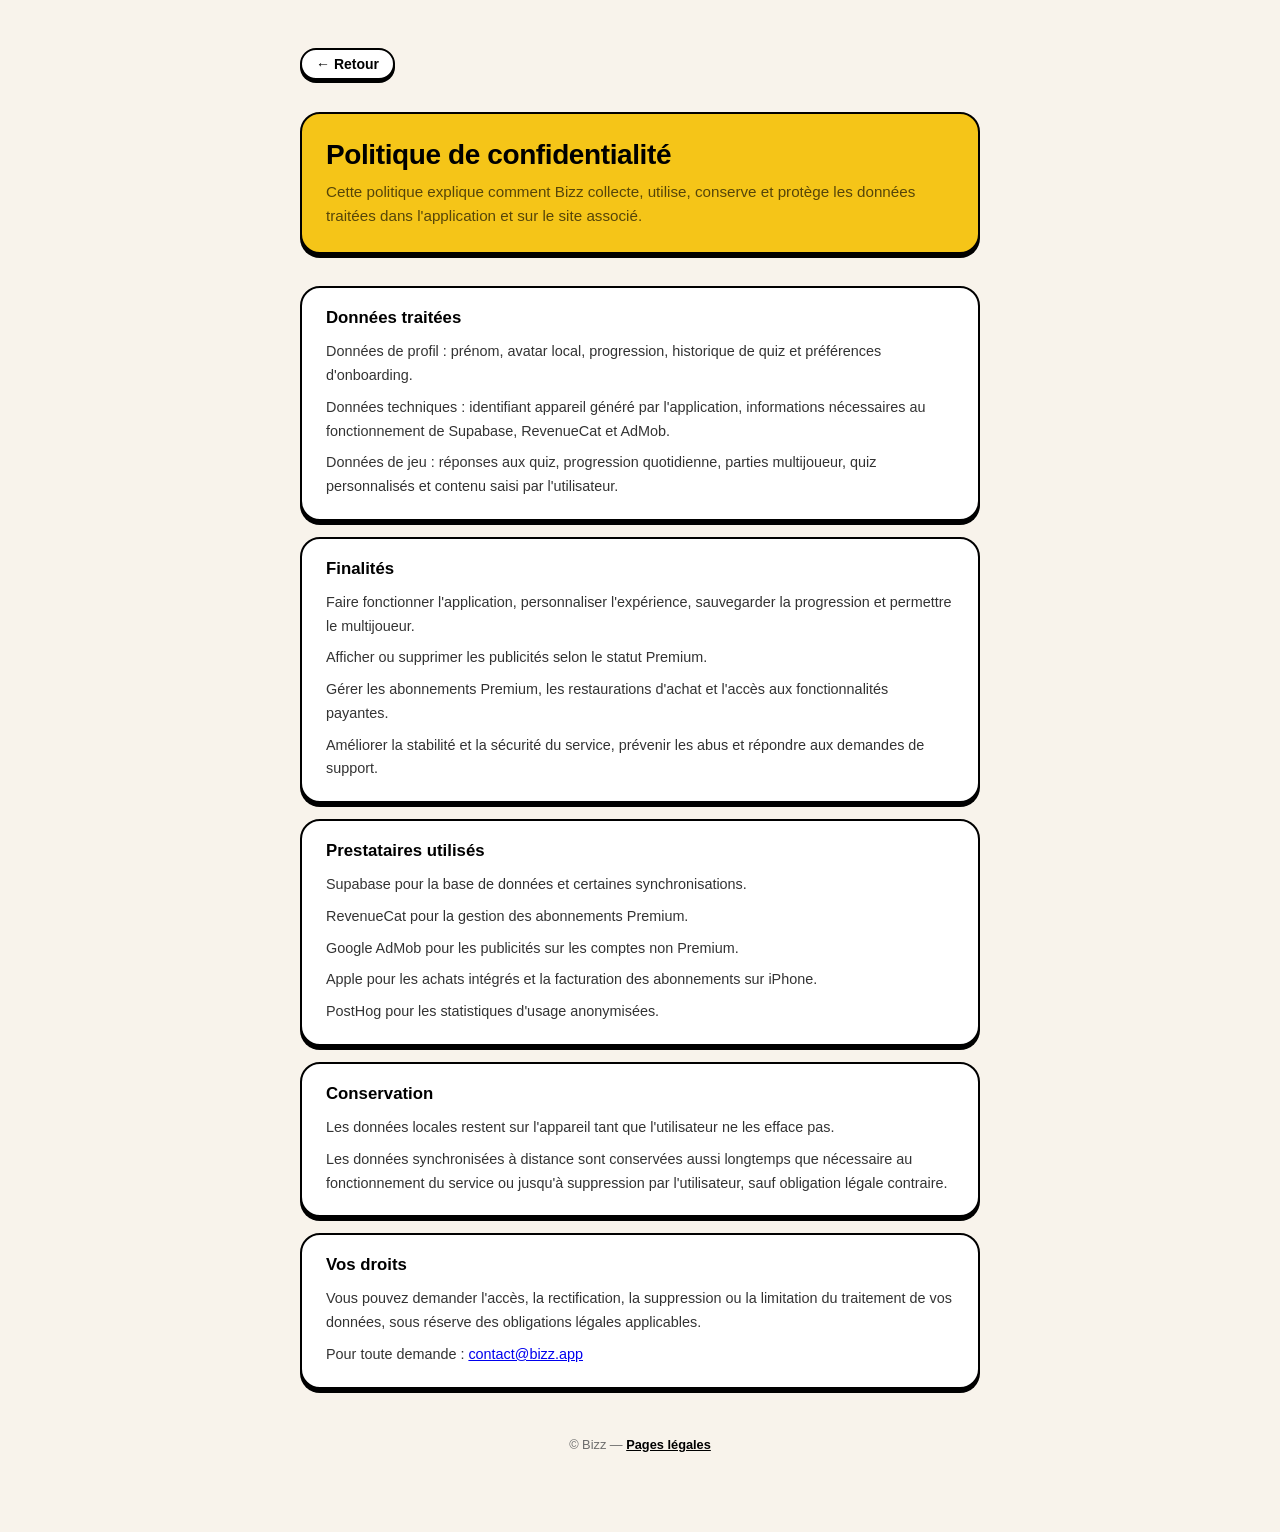
==== legal/privacy.html @ 8601afcb "Add files via upload" ====
<!DOCTYPE html>
<html lang="fr">
<head>
  <meta charset="UTF-8" />
  <meta name="viewport" content="width=device-width, initial-scale=1.0" />
  <title>Politique de confidentialité — Bizz</title>
  <link rel="stylesheet" href="_base.css" />
</head>
<body>
  <div class="container">
    <a class="back" href="index.html">← Retour</a>

    <div class="page-header">
      <h1>Politique de confidentialité</h1>
      <p class="intro">Cette politique explique comment Bizz collecte, utilise, conserve et protège les données traitées dans l'application et sur le site associé.</p>
    </div>

    <div class="sections">

      <div class="section">
        <h2>Données traitées</h2>
        <p>Données de profil : prénom, avatar local, progression, historique de quiz et préférences d'onboarding.</p>
        <p>Données techniques : identifiant appareil généré par l'application, informations nécessaires au fonctionnement de Supabase, RevenueCat et AdMob.</p>
        <p>Données de jeu : réponses aux quiz, progression quotidienne, parties multijoueur, quiz personnalisés et contenu saisi par l'utilisateur.</p>
      </div>

      <div class="section">
        <h2>Finalités</h2>
        <p>Faire fonctionner l'application, personnaliser l'expérience, sauvegarder la progression et permettre le multijoueur.</p>
        <p>Afficher ou supprimer les publicités selon le statut Premium.</p>
        <p>Gérer les abonnements Premium, les restaurations d'achat et l'accès aux fonctionnalités payantes.</p>
        <p>Améliorer la stabilité et la sécurité du service, prévenir les abus et répondre aux demandes de support.</p>
      </div>

      <div class="section">
        <h2>Prestataires utilisés</h2>
        <p>Supabase pour la base de données et certaines synchronisations.</p>
        <p>RevenueCat pour la gestion des abonnements Premium.</p>
        <p>Google AdMob pour les publicités sur les comptes non Premium.</p>
        <p>Apple pour les achats intégrés et la facturation des abonnements sur iPhone.</p>
        <p>PostHog pour les statistiques d'usage anonymisées.</p>
      </div>

      <div class="section">
        <h2>Conservation</h2>
        <p>Les données locales restent sur l'appareil tant que l'utilisateur ne les efface pas.</p>
        <p>Les données synchronisées à distance sont conservées aussi longtemps que nécessaire au fonctionnement du service ou jusqu'à suppression par l'utilisateur, sauf obligation légale contraire.</p>
      </div>

      <div class="section">
        <h2>Vos droits</h2>
        <p>Vous pouvez demander l'accès, la rectification, la suppression ou la limitation du traitement de vos données, sous réserve des obligations légales applicables.</p>
        <p>Pour toute demande : <a href="mailto:contact@bizz.app">contact@bizz.app</a></p>
      </div>

    </div>

    <footer>
      <p>&copy; Bizz — <a href="index.html">Pages légales</a></p>
    </footer>
  </div>
</body>
</html>
---- legal/_base.css ----
/* Shared styles — Bizz legal pages */
*, *::before, *::after { box-sizing: border-box; margin: 0; padding: 0; }

body {
  font-family: -apple-system, BlinkMacSystemFont, 'Segoe UI', sans-serif;
  background: #F8F3EB;
  color: #000;
  min-height: 100vh;
  padding: 48px 16px 80px;
}

.container {
  max-width: 680px;
  margin: 0 auto;
}

/* ── Header ── */
.back {
  display: inline-flex;
  align-items: center;
  gap: 6px;
  font-size: 0.875rem;
  font-weight: 700;
  color: #000;
  text-decoration: none;
  background: #fff;
  border: 2px solid #000;
  border-radius: 999px;
  padding: 6px 14px;
  box-shadow: 0 3px 0 #000;
  margin-bottom: 32px;
  transition: transform 0.1s, box-shadow 0.1s;
}
.back:hover  { transform: translateY(1px); box-shadow: 0 2px 0 #000; }
.back:active { transform: translateY(3px); box-shadow: 0 0 0 #000; }

.page-header {
  background: #F5C518;
  border: 2px solid #000;
  border-radius: 20px;
  padding: 24px;
  box-shadow: 0 4px 0 #000;
  margin-bottom: 32px;
}

.page-header h1 {
  font-size: 1.75rem;
  font-weight: 900;
  letter-spacing: -0.4px;
  line-height: 1.2;
  margin-bottom: 8px;
}

.page-header .intro {
  font-size: 0.95rem;
  line-height: 1.6;
  color: rgba(0,0,0,0.65);
}

/* ── Sections ── */
.sections {
  display: flex;
  flex-direction: column;
  gap: 16px;
}

.section {
  background: #fff;
  border: 2px solid #000;
  border-radius: 20px;
  padding: 20px 24px;
  box-shadow: 0 4px 0 #000;
}

.section h2 {
  font-size: 1.05rem;
  font-weight: 800;
  margin-bottom: 12px;
}

.section p {
  font-size: 0.9rem;
  line-height: 1.65;
  color: #333;
}

.section p + p {
  margin-top: 8px;
}

/* ── Footer ── */
footer {
  margin-top: 48px;
  text-align: center;
  font-size: 0.8rem;
  color: #6B6B6B;
}

footer a {
  color: #000;
  font-weight: 700;
}
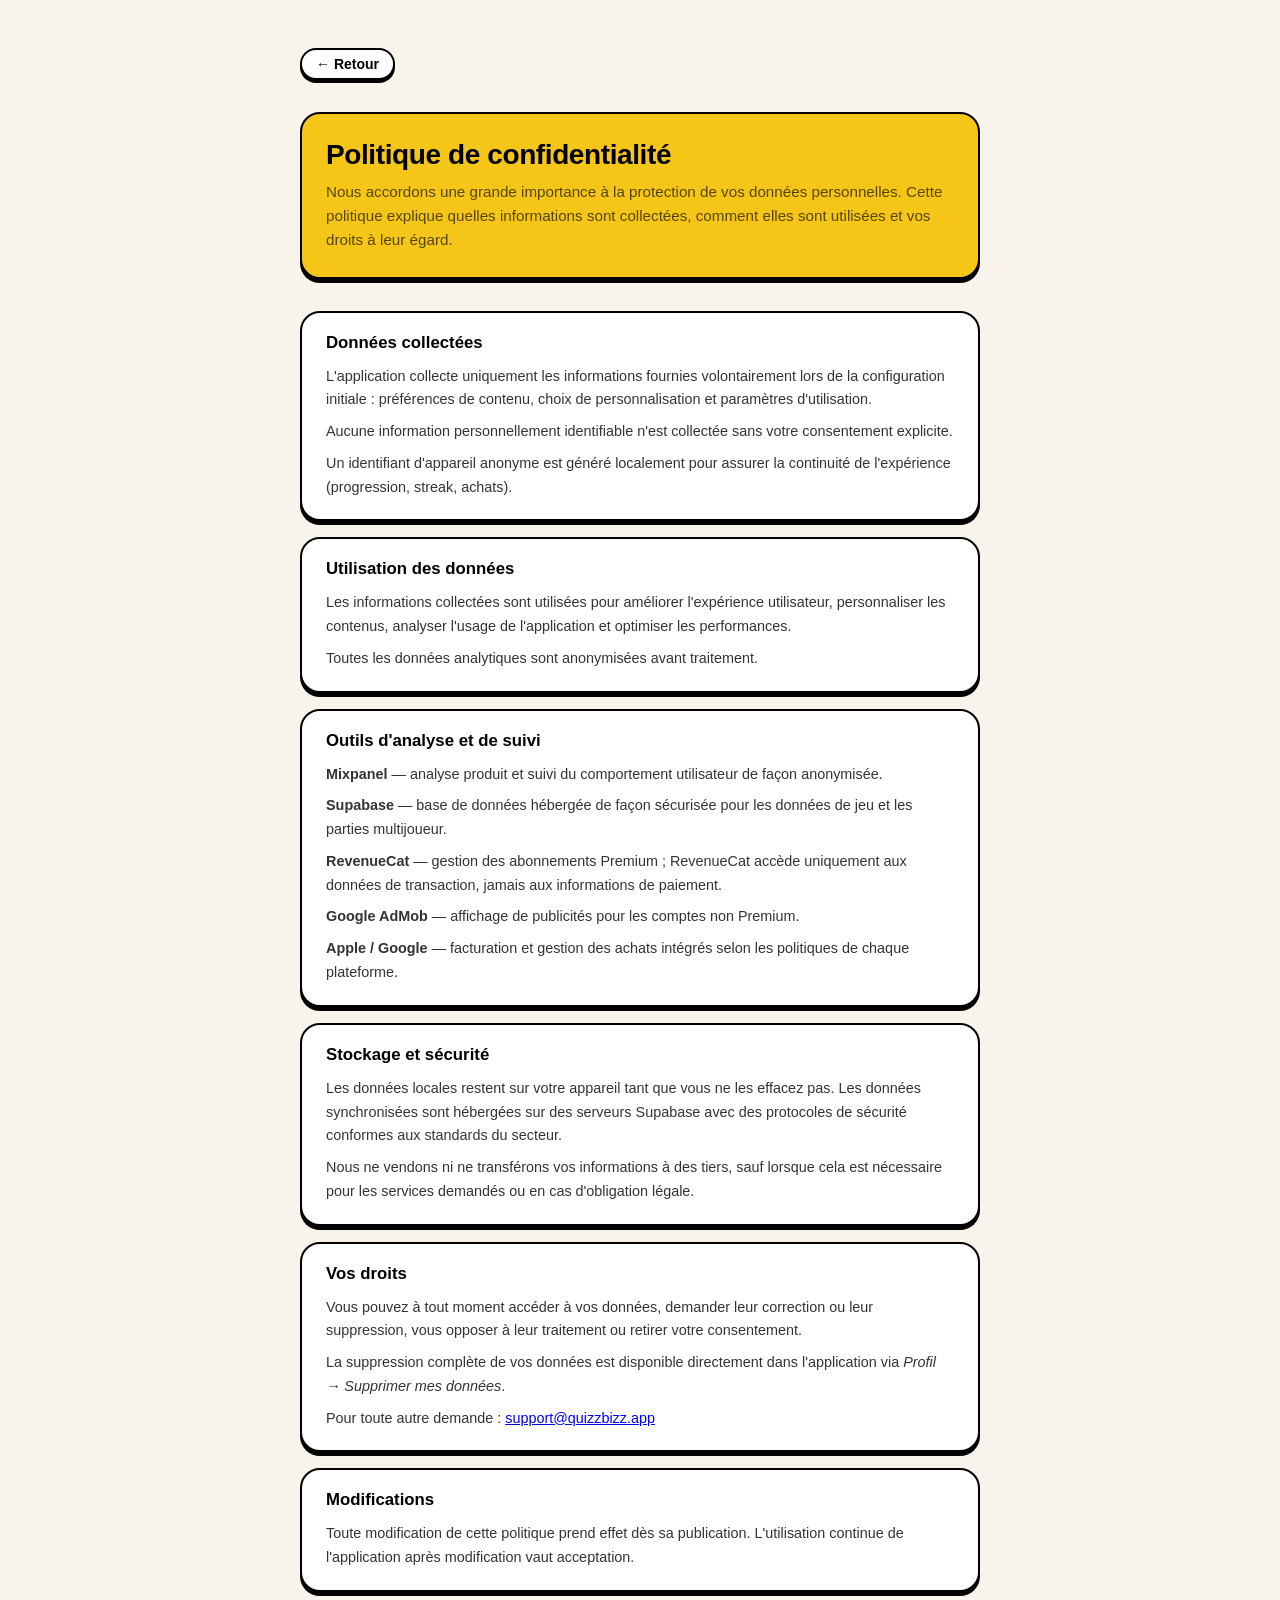
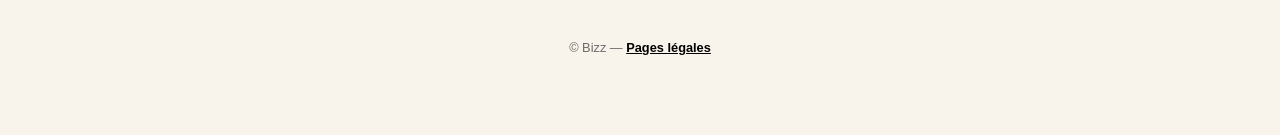
==== commit 286a739e: "Update privacy.html" ====
--- a/legal/privacy.html
+++ b/legal/privacy.html
@@ -12,45 +12,49 @@
 
     <div class="page-header">
       <h1>Politique de confidentialité</h1>
-      <p class="intro">Cette politique explique comment Bizz collecte, utilise, conserve et protège les données traitées dans l'application et sur le site associé.</p>
+      <p class="intro">Nous accordons une grande importance à la protection de vos données personnelles. Cette politique explique quelles informations sont collectées, comment elles sont utilisées et vos droits à leur égard.</p>
     </div>
 
     <div class="sections">
 
       <div class="section">
-        <h2>Données traitées</h2>
-        <p>Données de profil : prénom, avatar local, progression, historique de quiz et préférences d'onboarding.</p>
-        <p>Données techniques : identifiant appareil généré par l'application, informations nécessaires au fonctionnement de Supabase, RevenueCat et AdMob.</p>
-        <p>Données de jeu : réponses aux quiz, progression quotidienne, parties multijoueur, quiz personnalisés et contenu saisi par l'utilisateur.</p>
+        <h2>Données collectées</h2>
+        <p>L'application collecte uniquement les informations fournies volontairement lors de la configuration initiale : préférences de contenu, choix de personnalisation et paramètres d'utilisation.</p>
+        <p>Aucune information personnellement identifiable n'est collectée sans votre consentement explicite.</p>
+        <p>Un identifiant d'appareil anonyme est généré localement pour assurer la continuité de l'expérience (progression, streak, achats).</p>
       </div>
 
       <div class="section">
-        <h2>Finalités</h2>
-        <p>Faire fonctionner l'application, personnaliser l'expérience, sauvegarder la progression et permettre le multijoueur.</p>
-        <p>Afficher ou supprimer les publicités selon le statut Premium.</p>
-        <p>Gérer les abonnements Premium, les restaurations d'achat et l'accès aux fonctionnalités payantes.</p>
-        <p>Améliorer la stabilité et la sécurité du service, prévenir les abus et répondre aux demandes de support.</p>
+        <h2>Utilisation des données</h2>
+        <p>Les informations collectées sont utilisées pour améliorer l'expérience utilisateur, personnaliser les contenus, analyser l'usage de l'application et optimiser les performances.</p>
+        <p>Toutes les données analytiques sont anonymisées avant traitement.</p>
       </div>
 
       <div class="section">
-        <h2>Prestataires utilisés</h2>
-        <p>Supabase pour la base de données et certaines synchronisations.</p>
-        <p>RevenueCat pour la gestion des abonnements Premium.</p>
-        <p>Google AdMob pour les publicités sur les comptes non Premium.</p>
-        <p>Apple pour les achats intégrés et la facturation des abonnements sur iPhone.</p>
-        <p>PostHog pour les statistiques d'usage anonymisées.</p>
+        <h2>Outils d'analyse et de suivi</h2>
+        <p><strong>Mixpanel</strong> — analyse produit et suivi du comportement utilisateur de façon anonymisée.</p>
+        <p><strong>Supabase</strong> — base de données hébergée de façon sécurisée pour les données de jeu et les parties multijoueur.</p>
+        <p><strong>RevenueCat</strong> — gestion des abonnements Premium ; RevenueCat accède uniquement aux données de transaction, jamais aux informations de paiement.</p>
+        <p><strong>Google AdMob</strong> — affichage de publicités pour les comptes non Premium.</p>
+        <p><strong>Apple / Google</strong> — facturation et gestion des achats intégrés selon les politiques de chaque plateforme.</p>
       </div>
 
       <div class="section">
-        <h2>Conservation</h2>
-        <p>Les données locales restent sur l'appareil tant que l'utilisateur ne les efface pas.</p>
-        <p>Les données synchronisées à distance sont conservées aussi longtemps que nécessaire au fonctionnement du service ou jusqu'à suppression par l'utilisateur, sauf obligation légale contraire.</p>
+        <h2>Stockage et sécurité</h2>
+        <p>Les données locales restent sur votre appareil tant que vous ne les effacez pas. Les données synchronisées sont hébergées sur des serveurs Supabase avec des protocoles de sécurité conformes aux standards du secteur.</p>
+        <p>Nous ne vendons ni ne transférons vos informations à des tiers, sauf lorsque cela est nécessaire pour les services demandés ou en cas d'obligation légale.</p>
       </div>
 
       <div class="section">
         <h2>Vos droits</h2>
-        <p>Vous pouvez demander l'accès, la rectification, la suppression ou la limitation du traitement de vos données, sous réserve des obligations légales applicables.</p>
-        <p>Pour toute demande : <a href="mailto:contact@bizz.app">contact@bizz.app</a></p>
+        <p>Vous pouvez à tout moment accéder à vos données, demander leur correction ou leur suppression, vous opposer à leur traitement ou retirer votre consentement.</p>
+        <p>La suppression complète de vos données est disponible directement dans l'application via <em>Profil → Supprimer mes données</em>.</p>
+        <p>Pour toute autre demande : <a href="mailto:support@quizzbizz.app">support@quizzbizz.app</a></p>
+      </div>
+
+      <div class="section">
+        <h2>Modifications</h2>
+        <p>Toute modification de cette politique prend effet dès sa publication. L'utilisation continue de l'application après modification vaut acceptation.</p>
       </div>
 
     </div>
